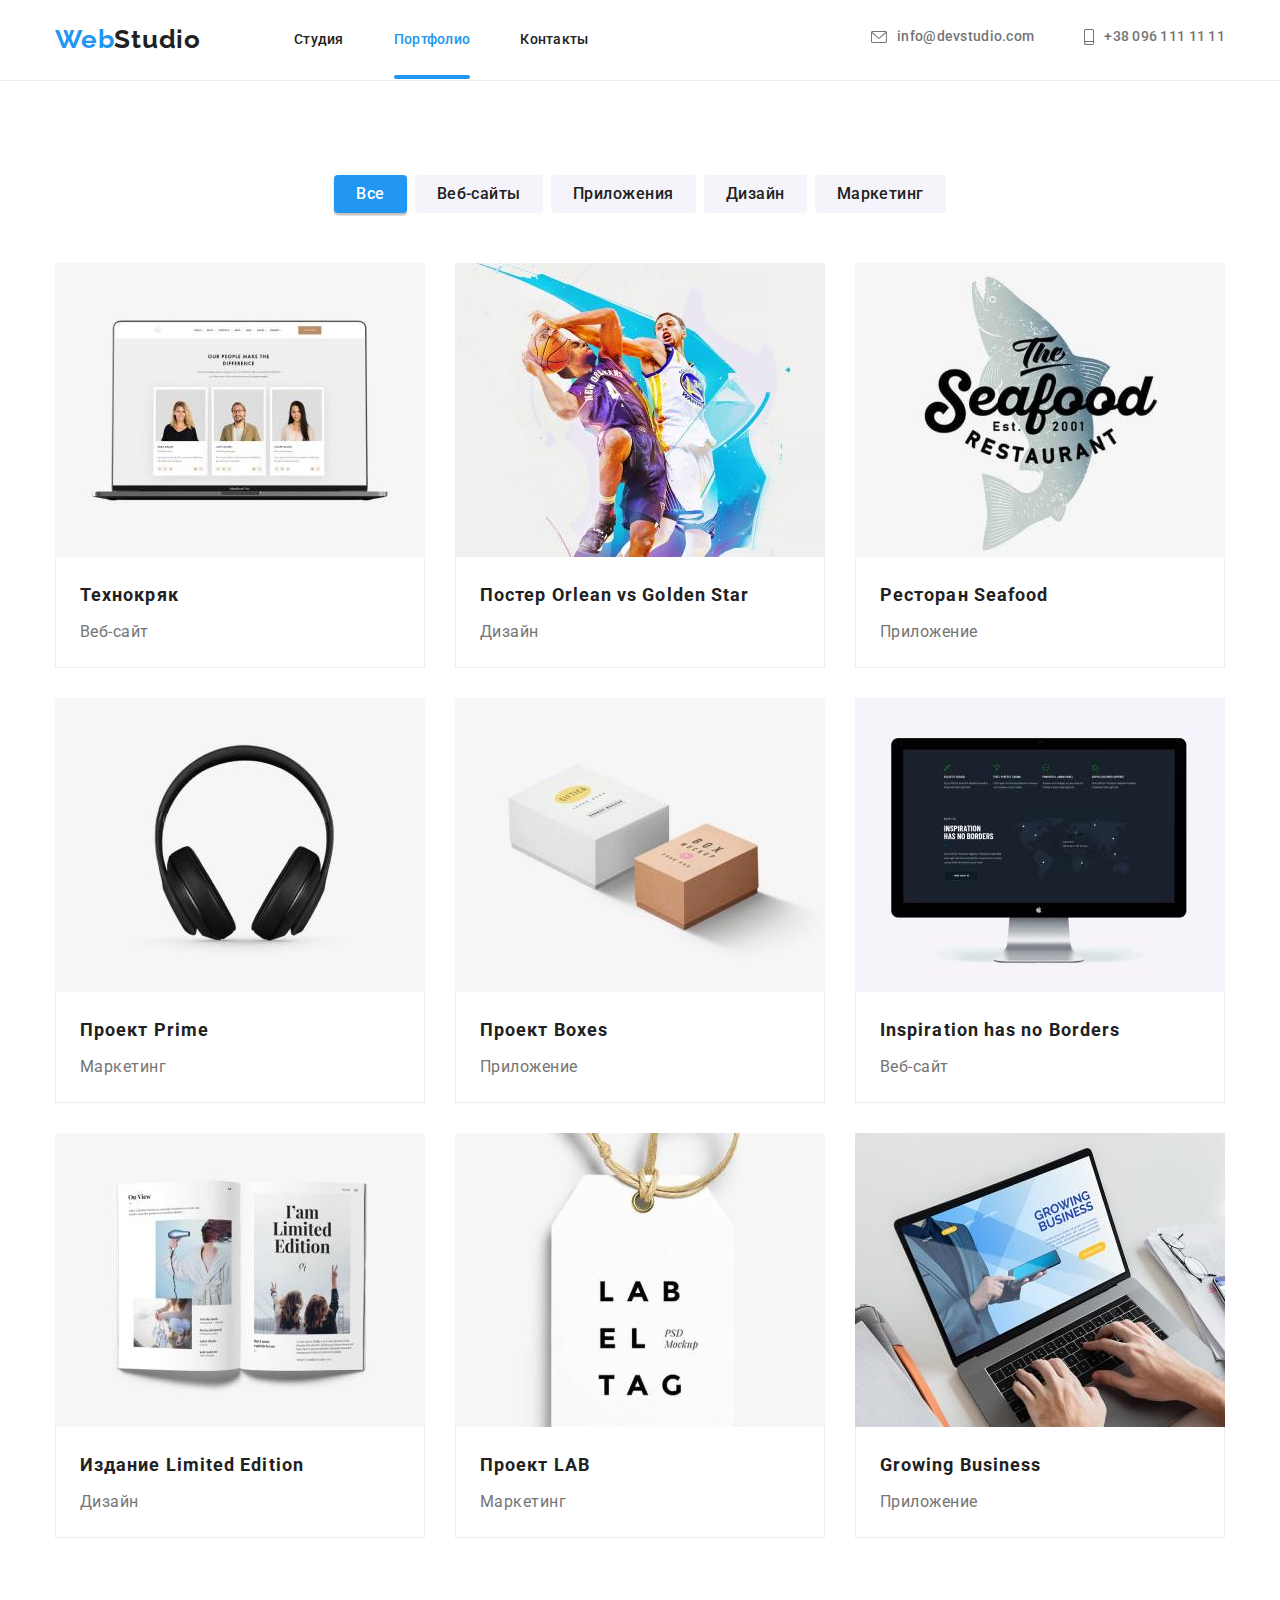
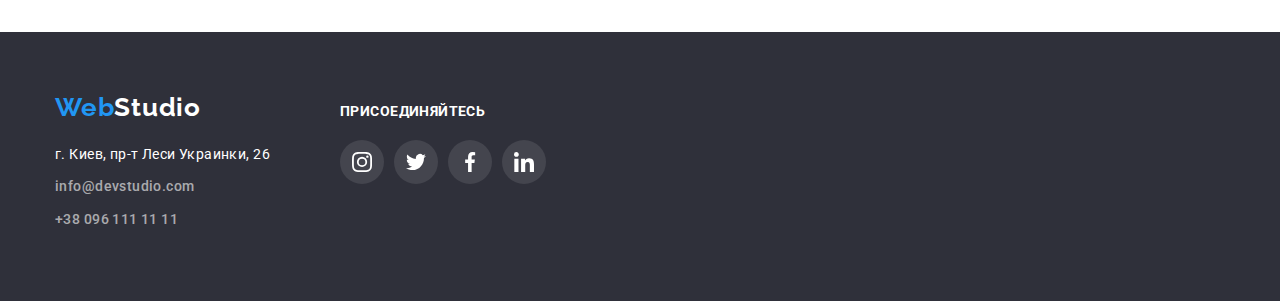
==== portfolio.html @ d5fd08e6 "add form without checkbox" ====
<!DOCTYPE html>
<html lang="ru">
  <head>
    <meta charset="UTF-8" />
    <meta http-equiv="X-UA-Compatible" content="IE=edge" />
    <meta name="viewport" content="width=device-width, initial-scale=1.0" />
    <title>Портфолио</title>
    <link href="./css/modern-normalize.css" rel="stylesheet" />
    <link
      href="https://fonts.googleapis.com/css2?family=Raleway:wght@700&family=Roboto:wght@400;500;700;900&display=swap"
      rel="stylesheet"
    />
    <link rel="stylesheet" href="./css/styles.css" />
  </head>

  <body>
    <header class="header-section">
      <div class="container">
        <div class="header-nav">
          <a href="./index.html" lang="en" class="logo-link link"
            >Web<span class="logo-text">Studio </span></a
          >
          <nav>
            <ul class="list nav-list">
              <li class="nav-item">
                <a class="nav-link  link" href="./index.html"
                  >Студия</a
                >
              </li>
              <li class="nav-item">
                <a class="nav-link nav-link-active link" href="./portfolio.html">Портфолио</a>
              </li>
              <li class="nav-item">
                <a class="nav-link link" href="">Контакты</a>
              </li>
            </ul>
          </nav>
        </div>
        <ul class="list contact-list">
          <li class="contact-item">
            <a href="mailto:info@devstudio.com" class="contact-link link">
              <svg class="contact-icon" width="16px" height="12px">
                <use href="./images/icons.svg#icon-email"></use>
              </svg>
              info@devstudio.com</a
            >
          </li>
          <li class="contact-item">
            <a href="tel:+380961111111" class="contact-link link">
              <svg class="contact-icon" width="10px" height="16px">
                <use href="./images/icons.svg#icon-smartphone"></use>
              </svg>
              +38 096 111 11 11</a
            >
          </li>
        </ul>
      </div>
    </header>
    <main>
      <section class="section">
        <div class="container">
          <h1 class="visually-hidden">Портфолио</h1>
          <h2 class="visually-hidden">Примеры наших работ</h2>
          <ul class="list filter-list">
            <li class="filter-item">
              <button type="button" class="filter-btn active">Все</button>
            </li>
            <li class="filter-item">
              <button type="button" class="filter-btn">Веб-сайты</button>
            </li>
            <li class="filter-item">
              <button type="button" class="filter-btn">Приложения</button>
            </li>
            <li class="filter-item">
              <button type="button" class="filter-btn">Дизайн</button>
            </li>
            <li class="filter-item">
              <button type="button" class="filter-btn">Маркетинг</button>
            </li>
          </ul>
          <ul class="list portfolio-list">
            <li class="portfolio-item">
              <a href="http://" class="portfolio-link link">
               <div class="img-holder">
                <img
                  src="./images/portfolio-img-1.jpg"
                  alt="Экран компьютера с веб-сайтом"
                  width="370"
                />
                <div class="portfolio-detail">
                  <p>Технокряк это современная площадка распространения коронавируса. Компании используют эту платформу для цифрового шпионажа и атак на защищённые сервера конкурентов.
                  </p>
                </div>
              </div>
                <div class="portfolio-description">
                  <h3 class="portfolio-title">Технокряк</h3>
                  <p class="portfolio-text">Веб-сайт</p>
                </div>
              </a>
            </li>
            <li class="portfolio-item">
              <a href="http://" class="portfolio-link link">
                <div class="img-holder">
                <img
                  src="./images/portfolio-img-2.jpg"
                  alt="Баскетболисты"
                  width="370"
                  
                />
                <div class="portfolio-detail">
                  <p>Технокряк это современная площадка распространения коронавируса. Компании используют эту платформу для цифрового шпионажа и атак на защищённые сервера конкурентов.
                  </p>
                </div>
              </div>
                <div class="portfolio-description">
                  <h3 class="portfolio-title">
                    Постер <span lang="en"> Orlean vs Golden Star</span>
                  </h3>
                  <p class="portfolio-text">Дизайн</p>
                </div>
              </a>
            </li>
            <li class="portfolio-item">
              <a href="http://" class="portfolio-link link">
                <div class="img-holder">
                <img
                  src="./images/portfolio-img-3.jpg"
                  alt="Рыба и название ресторана"
                  width="370"
                />
                <div class="portfolio-detail">
                <p>Технокряк это современная площадка распространения коронавируса. Компании используют эту платформу для цифрового шпионажа и атак на защищённые сервера конкурентов.
                </p>
              </div>
            </div>
                <div class="portfolio-description">
                  <h3 class="portfolio-title">
                    Ресторан <span lang="en">Seafood</span>
                  </h3>
                  <p class="portfolio-text">Приложение</p>
                </div>
              </a>
            </li>
            <li class="portfolio-item">
              <a href="http://" class="portfolio-link link">
                <div class="img-holder">
                <img
                  src="./images/portfolio-img-4.jpg"
                  alt="Наушники"
                  width="370"
                />
                <div class="portfolio-detail">
                  <p>Технокряк это современная площадка распространения коронавируса. Компании используют эту платформу для цифрового шпионажа и атак на защищённые сервера конкурентов.
                  </p>
                </div>
              </div>
                <div class="portfolio-description">
                  <h3 class="portfolio-title">
                    Проект <span lang="en">Prime</span>
                  </h3>
                  <p class="portfolio-text">Маркетинг</p>
                </div>
              </a>
            </li>
            <li class="portfolio-item">
              <a href="http://" class="portfolio-link link">
                <div class="img-holder">
                <img
                  src="./images/portfolio-img-5.jpg"
                  alt="Две коробки"
                  width="370"
                />
                <div class="portfolio-detail">
                  <p>Технокряк это современная площадка распространения коронавируса. Компании используют эту платформу для цифрового шпионажа и атак на защищённые сервера конкурентов.
                  </p>
                </div>
              </div>
                <div class="portfolio-description">
                  <h3 class="portfolio-title">
                    Проект <span lang="en">Boxes</span>
                  </h3>
                  <p class="portfolio-text">Приложение</p>
                </div>
              </a>
            </li>
            <li class="portfolio-item">
              <a href="http://" class="portfolio-link link">
                <div class="img-holder">
                <img
                  src="./images/portfolio-img-6.jpg"
                  alt="Экран компьютера с веб-сайтом"
                  width="370"
                />
                <div class="portfolio-detail">
                  <p>Технокряк это современная площадка распространения коронавируса. Компании используют эту платформу для цифрового шпионажа и атак на защищённые сервера конкурентов.
                  </p>
                </div>

              </div>
                <div class="portfolio-description">
                  <h3 class="portfolio-title" lang="en">
                    Inspiration has no Borders
                  </h3>
                  <p class="portfolio-text">Веб-сайт</p>
                </div>
              </a>
            </li>
            <li class="portfolio-item">
              <a href="http://" class="portfolio-link link">
                <div class="img-holder">
                <img
                  src="./images/portfolio-img-7.jpg"
                  alt="Женский журнал"
                  width="370"
                />
                <div class="portfolio-detail">
                  <p>Технокряк это современная площадка распространения коронавируса. Компании используют эту платформу для цифрового шпионажа и атак на защищённые сервера конкурентов.
                  </p>
                </div>
              </div>
                <div class="portfolio-description">
                  <h3 class="portfolio-title">
                    Издание <span lang="en"> Limited Edition</span>
                  </h3>
                  <p class="portfolio-text">Дизайн</p>
                </div>
              </a>
            </li>
            <li class="portfolio-item">
              <a href="http://" class="portfolio-link link">
                <div class="img-holder">
                <img
                  src="./images/portfolio-img-8.jpg"
                  alt="Этикетка"
                  width="370"
                />
                <div class="portfolio-detail">
                  <p>Технокряк это современная площадка распространения коронавируса. Компании используют эту платформу для цифрового шпионажа и атак на защищённые сервера конкурентов.
                  </p>
                </div>
              </div>
                <div class="portfolio-description">
                  <h3 class="portfolio-title">
                    Проект <span lang="en"> LAB</span>
                  </h3>
                  <p class="portfolio-text">Маркетинг</p>
                </div>
                </a>
            </li>
            <li class="portfolio-item">
              <a href="http://" class="portfolio-link link">
                <div class="img-holder">
                <img
                  src="./images/portfolio-img-9.jpg"
                  alt="Этикетка"
                  width="370"
                />
                <div class="portfolio-detail">
                  <p>Технокряк это современная площадка распространения коронавируса. Компании используют эту платформу для цифрового шпионажа и атак на защищённые сервера конкурентов.
                  </p>
                </div>
              </div>
                <div class="portfolio-description">
                  <h3 class="portfolio-title" lang="en">Growing Business</h3>
                  <p class="portfolio-text">Приложение</p>
                </div></a
              >
            </li>
          </ul>
        </div>
      </section>
    </main>
    <footer class="footer footer-section">
      <div class="container footer-iformation">
        <div class="adress-information">
          <a href="./index.html" lang="en" class="logo-link link"
            >Web<span class="logo-text-white">Studio </span></a
          >
          <address>
            <p class="adress-item">г. Киев, пр-т Леси Украинки, 26</p>
            <ul class="list">
              <li class="adress-item">
                <a href="mailto:info@devstudio.com" class="link contact-link"
                  >info@devstudio.com</a
                >
              </li>
              <li class="adress-item">
                <a href="tel:+380961111111" class="link contact-link"
                  >+38 096 111 11 11</a
                >
              </li>
            </ul>
          </address>
        </div>
        <div class="social-information">
          <h3 class="social-title">присоединяйтесь</h3>
          <ul class="social-list list">
            <li class="social-item">
              <a href="" class="social-link">
                <svg class="social-logo" width="20" height="20">
                  <use href="./images/icons.svg#icon-instagram"></use>
                </svg>
              </a>
            </li>
            <li class="social-item">
              <a href="" class="social-link">
                <svg class="social-logo" width="20" height="20">
                  <use href="./images/icons.svg#icon-twitter"></use>
                </svg>
              </a>
            </li>
            <li class="social-item">
              <a href="" class="social-link">
                <svg class="social-logo" width="20" height="20">
                  <use href="./images/icons.svg#icon-facebook"></use>
                </svg>
              </a>
            </li>
            <li class="social-item">
              <a href="" class="social-link">
                <svg class="social-logo" width="20" height="20">
                  <use href="./images/icons.svg#icon-linkedin"></use>
                </svg>
              </a>
            </li>
          </ul>
        </div>
      </div>
    </footer>
  </body>
</html>
---- css/styles.css ----
:root {
  --primary-text-color: #212121;
  --second-text-color: #757575;
  --third-text-color: #ffffff;
  --fourth-text-color: #2196f3;
  --primary-title-color: #212121;
  --second-title-color: #ffffff;
  --primary-text-font: "Roboto";
  --second-text-font: "Raleway";
  --primary-back-color: #ffffff;
  --second-back-color: #c4c4c4;
}

body {
  font-family: var(--primary-text-font), sans-serif;
  color: var(--primary-text-color);
}

p,
h1,
h2,
h3,
h4,
h5,
h6 {
  margin: 0;
}
ul {
  margin: 0;
  padding: 0;
}

img {
  display: block;
}

.list {
  list-style: none;
}

.link {
  text-decoration: none;
}

.container {
  width: 1200px;
  padding-left: 15px;
  padding-right: 15px;
  margin: 0 auto;
}

.section {
  padding-top: 94px;
  padding-bottom: 94px;
}

.btn {
  font-family: inherit;
  font-weight: bold;
  font-size: 16px;
  line-height: 1.88;
  display: inline-block;
  align-items: center;
  text-align: center;
  letter-spacing: 0.06em;
  color: var(--third-text-color);
  background-color: var(--fourth-text-color);
  cursor: pointer;
  border: 0;
  transition: background-color 250ms cubic-bezier(0.4, 0, 0.2, 1);
}

.hero-btn {
  padding: 10px 32px;
  border-radius: 4px;
  transition: box-shadow 250ms cubic-bezier(0.4, 0, 0.2, 1);
}

.hero-btn:hover,
.hero-btn:focus {
  box-shadow: 0px 4px 4px rgba(0, 0, 0, 0.15);
}

.btn:hover,
.btn:focus {
  background-color: #188ce8;
}

.visually-hidden {
  position: absolute;
  width: 1px;
  height: 1px;
  margin: -1px;
  border: 0;
  padding: 0;
  white-space: nowrap;
  clip-path: inset(100%);
  clip: rect(0 0 0 0);
  overflow: hidden;
}

.header-section {
  padding-top: 24px;
  padding-bottom: 25px;
  border-bottom: 1px solid #ececec;
}

.header-section .container {
  display: flex;
  align-items: center;
}

/* Лого */
.logo-link {
  font-family: var(--second-text-font);
  font-weight: 700;
  font-size: 26px;
  line-height: 1.19;
  letter-spacing: 0.03em;
  color: var(--fourth-text-color);
}

header .logo-link {
  margin-right: 93px;
}

.logo-text {
  color: var(--primary-text-color);
}

.logo-text-white {
  color: var(--third-text-color);
}

/* Навигация */
.header-nav {
  display: flex;
  align-items: center;
}

.nav-list {
  display: flex;
}

.nav-item:not(:last-child) {
  margin-right: 50px;
}

.nav-link {
  font-weight: 500;
  font-size: 14px;
  line-height: 1.14;
  letter-spacing: 0.02em;
  color: var(--primary-text-color);
  transition: color 250ms cubic-bezier(0.4, 0, 0.2, 1);
  position: relative;
}

.nav-link.nav-link-active,
.nav-link:hover,
.nav-link:focus {
  color: var(--fourth-text-color);
}

.nav-link-active::after {
  content: "";
  background-color: #2196f3;
  border-radius: 2px;
  width: 100%;
  height: 4px;
  display: block;
  position: absolute;
  left: 0;
  bottom: -32px;
}

/* Контакты */
.contact-link {
  font-weight: 500;
  font-size: 14px;
  line-height: 1.14;
  letter-spacing: 0.02em;
  color: var(--second-text-color);
  display: inline-flex;
  align-items: center;
  transition: color 250ms cubic-bezier(0.4, 0, 0.2, 1);
}

.contact-link:hover,
.contact-link:focus {
  color: var(--fourth-text-color);
}

.contact-list {
  display: flex;
  margin-left: auto;
}

.contact-item:not(:last-child) {
  margin-right: 50px;
}

.contact-icon {
  fill: var(--second-text-color);
  margin-right: 10px;
  transition: fill 250ms cubic-bezier(0.4, 0, 0.2, 1);
}

.contact-link:hover .contact-icon,
.contact-link:focus .contact-icon {
  fill: var(--fourth-text-color);
}

/* hero */
.hero-section {
  background-color: var(--second-back-color);
  padding: 200px 0;
  text-align: center;
  background-image: linear-gradient(
      to right,
      rgba(47, 48, 58, 0.4),
      rgba(47, 48, 58, 0.4)
    ),
    url(../images/hero.jpg);
  background-repeat: no-repeat;
  background-position: center;
  background-size: cover;
  max-width: 1600px;
  min-height: 600px;
  margin: 0 auto;
}

.hero-title {
  font-weight: 900;
  font-size: 44px;
  line-height: 1.36;
  letter-spacing: 0.06em;
  text-transform: uppercase;
  color: var(--second-title-color);
  width: 696px;
  margin: 0 auto 30px;
}

/* Наши сильные стороны*/

.advantage-list {
  display: flex;
}
.advantage-item:not(:last-child) {
  margin-right: 30px;
}

.advantage-item {
  flex-basis: calc(100% / 4 - 30px);
}

.advantage-form {
  background-color: #f5f4fa;
  min-height: 120px;
  margin-bottom: 30px;
  display: flex;
  align-items: center;
  justify-content: center;
}

.advantage-title {
  font-weight: 700;
  font-size: 14px;
  line-height: 1.14;
  letter-spacing: 0.03em;
  text-transform: uppercase;
  color: var(--primary-title-color);
  margin-bottom: 10px;
}

.advantage-text {
  font-size: 14px;
  line-height: 24px;
  letter-spacing: 0.03em;
  color: var(--second-text-color);
}

/* Чем мы занимаемся */
.section-title {
  font-weight: 700;
  font-size: 36px;
  line-height: 1.17;
  text-align: center;
  letter-spacing: 0.03em;
  color: var(--primary-title-color);
  margin-bottom: 50px;
}

.example-section {
  padding-top: 0;
}

.example-list {
  display: flex;
}

.example-item:not(:last-child) {
  margin-right: 30px;
}

.example-item {
  flex-basis: calc(100% / 3 - 30px);
  position: relative;
}

.example-description {
  min-height: 70px;
  width: 370px;
  display: flex;
  justify-content: center;
  align-items: center;
  position: absolute;
  bottom: 0;
  background-color: rgba(47, 48, 58, 0.8);
}

.example-title {
  font-weight: bold;
  font-size: 14px;
  line-height: 1.4;
  letter-spacing: 0.03em;
  text-transform: uppercase;
  color: var(--second-title-color);
}

/* Наша команда */

.team-section {
  background-color: #f5f4fa;
}

.team-list {
  display: flex;
}

.team-item:not(:last-child) {
  margin-right: 30px;
}

.team-item {
  background-color: var(--primary-back-color);
  box-shadow: 0px 1px 3px rgba(0, 0, 0, 0.12), 0px 1px 1px rgba(0, 0, 0, 0.14),
    0px 2px 1px rgba(0, 0, 0, 0.2);
  border-radius: 0px 0px 4px 4px;
  flex-basis: calc(100% / 4 - 30px);
}

.description {
  text-align: center;
  padding: 30px 0;
}

.team-title {
  font-weight: 500;
  font-size: 16px;
  line-height: 19px;
  letter-spacing: 0.03em;
  color: var(--primary-title-color);
  margin-bottom: 10px;
}

.team-text {
  font-size: 16px;
  line-height: 1.19;
  letter-spacing: 0.03em;
  color: var(--second-text-color);
  margin-bottom: 16px;
}

.social-list {
  display: flex;
  justify-content: center;
}

.social-item {
  width: 44px;
  height: 44px;
}

.social-item:not(:last-child) {
  margin-right: 10px;
}

.social-link {
  width: 100%;
  height: 100%;
  display: flex;
  align-items: center;
  justify-content: center;
  background-color: var(--primary-back-color);
  border-radius: 50%;
  transition: background-color 250ms cubic-bezier(0.4, 0, 0.2, 1);
}

.social-link:hover,
.social-link:focus {
  background-color: #2196f3;
}

.social-link:hover .social-logo,
.social-link:focus .social-logo {
  fill: var(--primary-back-color);
}

.social-logo {
  fill: #afb1b8;
  transition: fill 250ms cubic-bezier(0.4, 0, 0.2, 1);
}

/*Постоянные клиенты*/

.client-list {
  display: flex;
  justify-content: center;
}

.client-item {
  width: 170px;
  height: 92px;
}

.client-item:not(:last-child) {
  margin-right: 30px;
}

.client-link {
  width: 100%;
  height: 100%;
  display: flex;
  align-items: center;
  justify-content: center;
  background-color: var(--primary-back-color);
  border: 1px solid #afb1b8;
  box-sizing: border-box;
  border-radius: 4px;
  transition: border-color 250ms cubic-bezier(0.4, 0, 0.2, 1);
}

.client-link:hover,
.client-link:focus {
  border-color: var(--fourth-text-color);
}

.client-link:hover .client-icon,
.client-link:focus .client-icon {
  fill: var(--fourth-text-color);
}

.client-icon {
  fill: #afb1b8;
  transition: fill 250ms cubic-bezier(0.4, 0, 0.2, 1);
}

/* Портфолио */
.filter-btn {
  font-family: inherit;
  font-weight: 500;
  font-size: 16px;
  line-height: 1.62;
  text-align: center;
  letter-spacing: 0.03em;
  color: var(--primary-text-color);
  background-color: #f5f4fa;
  cursor: pointer;
  padding: 6px 22px;
  border-radius: 4px;
  border: 0;
  transition: background-color 250ms cubic-bezier(0.4, 0, 0.2, 1),
    color 250ms cubic-bezier(0.4, 0, 0.2, 1),
    box-shadow 250ms cubic-bezier(0.4, 0, 0.2, 1);
}

.filter-btn:hover,
.filter-btn:focus,
.filter-btn.active {
  background-color: var(--fourth-text-color);
  color: var(--third-text-color);
  box-shadow: 0px 3px 1px rgba(0, 0, 0, 0.1), 0px 1px 2px rgba(0, 0, 0, 0.08),
    0px 2px 2px rgba(0, 0, 0, 0.12);
}

.filter-list {
  display: flex;
  justify-content: center;
  margin-bottom: 50px;
}

.filter-item:not(:last-child) {
  margin-right: 8px;
}

.portfolio-link {
  display: block;
  transition: box-shadow 250ms cubic-bezier(0.4, 0, 0.2, 1);
}

.portfolio-link:hover,
.portfolio-link:focus {
  box-shadow: 0px 1px 1px rgba(0, 0, 0, 0.12), 0px 4px 4px rgba(0, 0, 0, 0.06),
    1px 4px 6px rgba(0, 0, 0, 0.16);
}

.portfolio-list {
  display: flex;
  flex-wrap: wrap;
  margin-right: -30px;
  margin-bottom: -30px;
}

.portfolio-item {
  margin-right: 30px;
  margin-bottom: 30px;
  flex-basis: calc(100% / 3 - 30px);
}

.img-holder {
  position: relative;
  overflow: hidden;
}

.portfolio-detail {
  width: 100%;
  height: 100%;
  padding: 63px 24px;
  position: absolute;
  top: 0;
  left: 0;
  transform: translateY(100%);
  font-weight: 400;
  font-size: 18px;
  line-height: 1.56;
  letter-spacing: 0.03em;
  background-color: rgba(33, 150, 243, 0.9);
  color: var(--third-text-color);
  transition-property: transform;
  transition-duration: 250ms;
  transition-timing-function: linear;
  overflow: hidden;
}

.portfolio-item:hover .portfolio-detail {
  transform: translateY(0);
}

.portfolio-description {
  padding: 20px 24px;
  border: solid #eeeeee;
  border-width: 0 1px 1px;
}

.portfolio-title {
  font-weight: 700;
  font-size: 18px;
  line-height: 2;
  letter-spacing: 0.06em;
  color: var(--primary-title-color);
  margin-bottom: 4px;
}

.portfolio-text {
  font-size: 16px;
  line-height: 1.87;
  letter-spacing: 0.03em;
  color: var(--second-text-color);
}

/* footer */
.footer {
  background-color: #2f303a;
  color: var(--third-text-color);
  font-weight: normal;
  font-size: 14px;
  line-height: 1.71;
  letter-spacing: 0.03em;
}

.footer address {
  font-style: normal;
}

.footer-section {
  padding-top: 60px;
  padding-bottom: 60px;
}

.footer-iformation {
  display: flex;
}

.adress-information {
  margin-right: 70px;
}
.adress-item {
  margin-bottom: 9px;
}

.footer .contact-link {
  color: rgba(255, 255, 255, 0.6);
  line-height: 1.71;
  letter-spacing: 0.03em;
}

footer .logo-link {
  display: inline-block;
  margin-bottom: 20px;
}

.footer .contact-link:hover,
.footer .contact-link:focus {
  color: var(--fourth-text-color);
}

.social-title {
  font-weight: 700;
  font-size: 14px;
  line-height: 1.14;
  letter-spacing: 0.03em;
  text-transform: uppercase;
  color: var(--second-title-color);
  margin-bottom: 20px;
}

.social-information {
  padding-top: 12px;
}

footer .social-link {
  background-color: rgba(255, 255, 255, 0.1);
}

footer .social-logo {
  fill: var(--primary-back-color);
}

/* Модальное окно */

.backdrop {
  position: fixed;
  width: 100vw;
  height: 100vh;
  top: 0;
  left: 0;
  background-color: rgba(0, 0, 0, 0.2);
  transition-property: opacity, visibility;
  transition-duration: 500ms;
  transition-timing-function: linear;
}

.backdrop.is-hidden .modal {
  transform: translate(-50%, -50%) scale(0.5);
}

.modal {
  width: 528px;
  min-height: 581px;
  position: absolute;
  top: 50%;
  left: 50%;
  transform: translate(-50%, -50%) scale(1);
  background-color: var(--primary-back-color);
  border-radius: 4px;
  box-shadow: 0px 1px 3px rgba(0, 0, 0, 0.12), 0px 1px 1px rgba(0, 0, 0, 0.14),
    0px 2px 1px rgba(0, 0, 0, 0.2);
  transition-property: transform;
  transition-duration: 500ms;
  transition-timing-function: linear;
}

.modal-btn {
  width: 30px;
  height: 30px;
  position: absolute;
  top: 8px;
  right: 8px;
  display: flex;
  align-items: center;
  justify-content: center;
  background-color: var(--primary-back-color);
  border: 1px solid rgba(0, 0, 0, 0.1);
  border-radius: 50%;
}

.modal-icon {
  fill: var(--primary-text-color);
}


.modal-btn:hover .modal-icon,
.modal-btn:focus .modal-icon  {
  fill: var(--fourth-text-color);
}

.is-hidden {
  opacity: 0;
  pointer-events: none;
  visibility: hidden;
}

.form-data {
  display: flex;
  flex-direction: column;
  padding: 40px 39px 40px 41px;

}
.form-head {
  font-weight: 700;
  font-size: 20px;
  line-height: 1.15;
  text-align: center;
  letter-spacing: 0.03em;
  color: var(--primary-title-color);
  margin-bottom: 12px;
  
}

.form-item {
font-weight: 400;l
font-size: 12px;
line-height: 1.17;
letter-spacing: 0.01em;
color: var(--second-text-color);
margin-bottom: 10px;
}

.form-item-last {
  margin-bottom: 20px;
}

.form-field {
  width: 100%;
  height: 40px;
  border: 1px solid rgba(33, 33, 33, 0.2);
  border-radius: 4px;
  padding: 12px 0 12px 48px;
  transition: border 250ms cubic-bezier(0.4, 0, 0.2, 1);
}

.form-field:focus {
  outline: none;
  border: 1px solid #2196F3;
}

.form-field:focus + .form-icon {
  fill: var(--fourth-text-color);
}



.form-message {
  height: 120px;
  resize: none;
  padding-left: 16px;
  padding-right: 16px;
  margin-top: 4px;
}

.form-message::placeholder {
  font-weight: 400;
  font-size: 14px;
  line-height: 1.14;
  letter-spacing: 0.01em;
  color: rgba(117, 117, 117, 0.5);
}

.form-btn {
  font-family: Roboto;
  align-self: center;
  width: 200px;
height: 50px;
box-shadow: 0px 4px 4px rgba(0, 0, 0, 0.15);
border-radius: 4px;
padding: 10px 0;
}

.form-field-holder {
  position: relative;
  display: block;
  margin-top: 4px;
}

.form-icon {
  position: absolute;
  left: 12px;
  top: 11px;
  transition: fill 250ms cubic-bezier(0.4, 0, 0.2, 1);
}
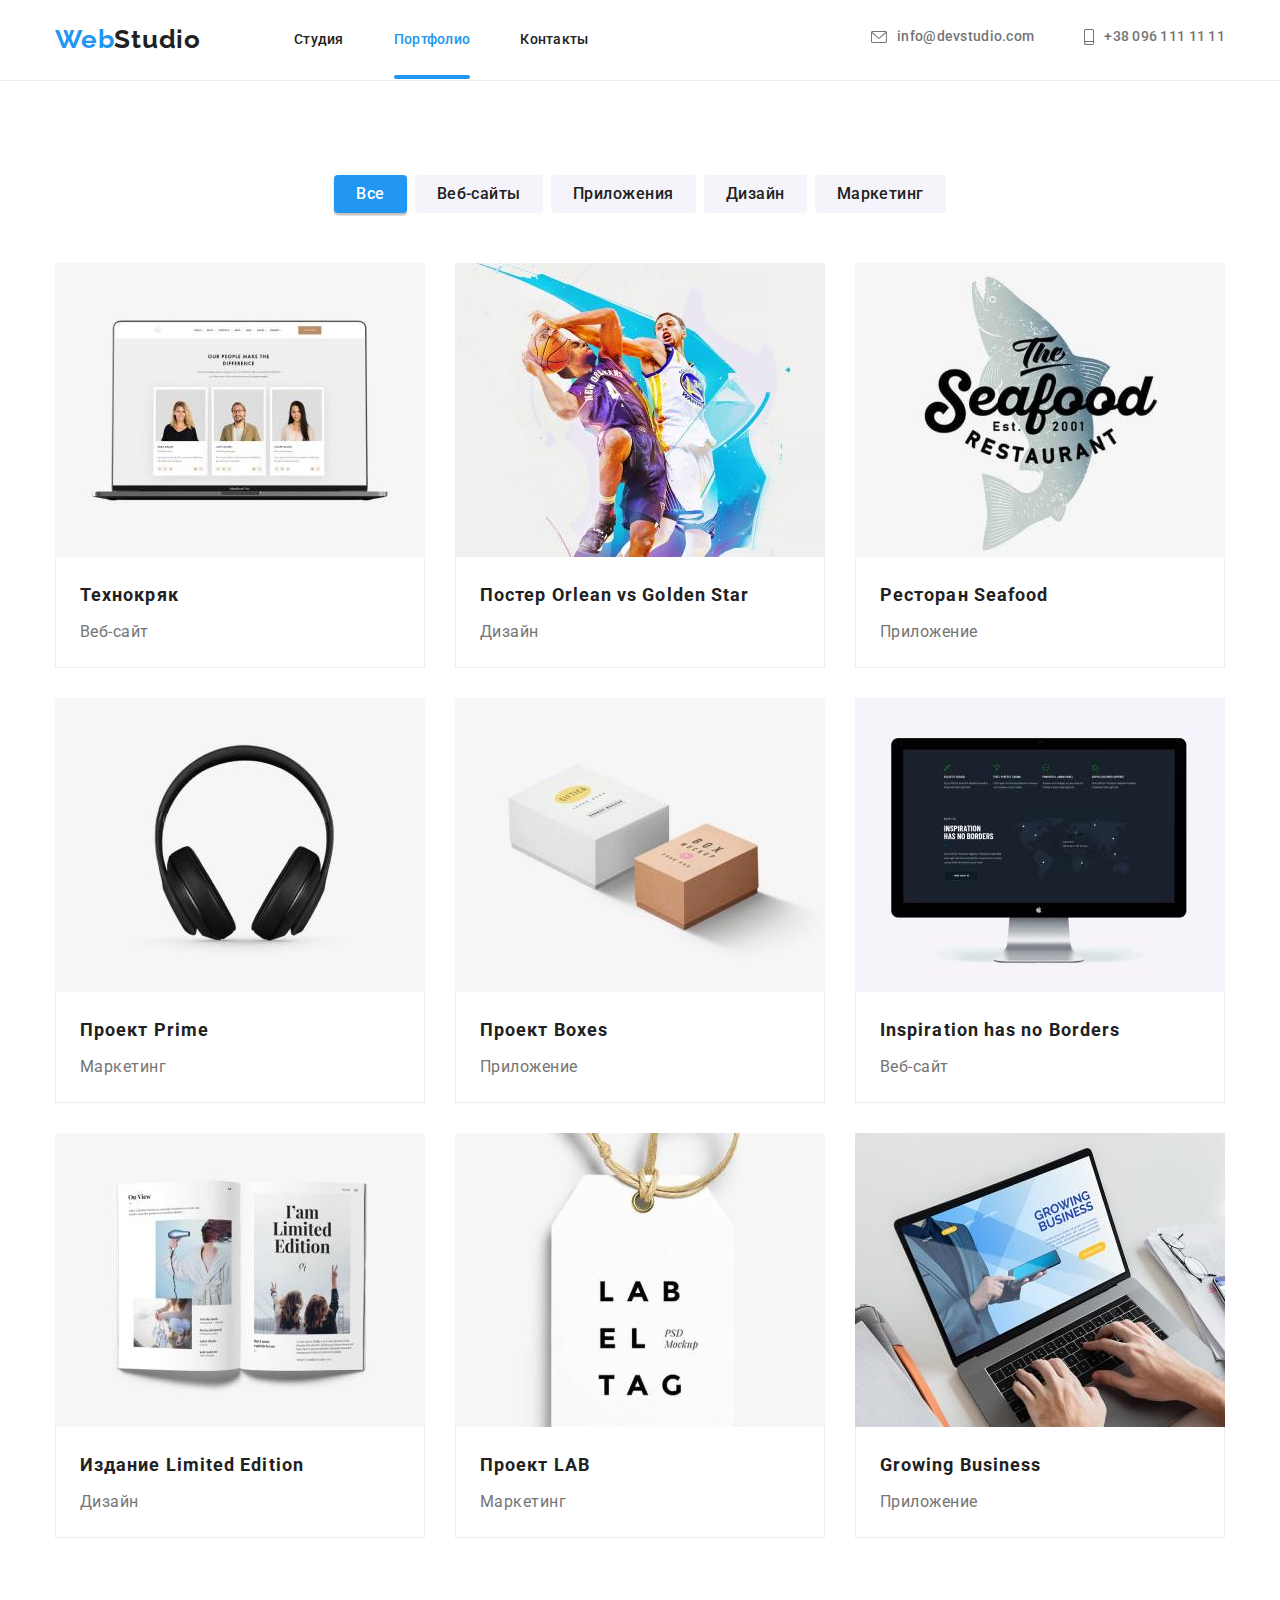
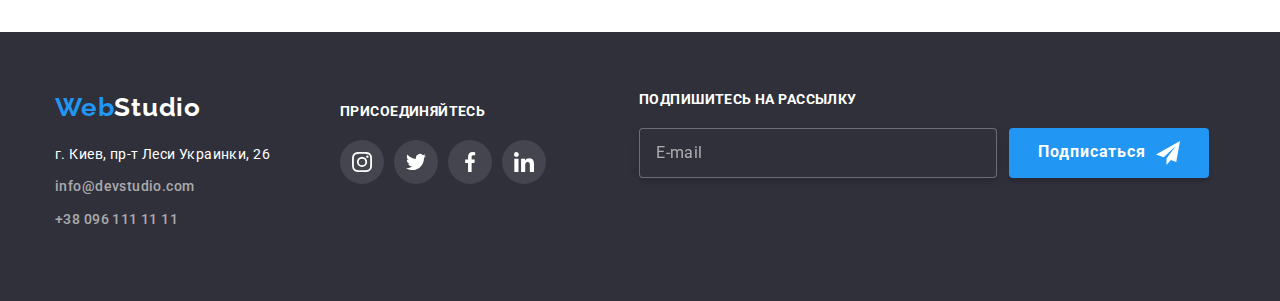
==== commit 24f163d3: "finished 1" ====
--- a/portfolio.html
+++ b/portfolio.html
@@ -325,6 +325,22 @@
             </li>
           </ul>
         </div>
+        <div class="class="form-footer">
+        <form>
+          <p class="form-head-footer">Подпишитесь на рассылку</p>
+          <div class="sub-footer">
+        <label>
+          <input type="email" name="user-email-footer" class="form-field-footer"  placeholder="E-mail">
+        </label>
+        <button type="submit" class="form-btn-footer btn">
+          Подписаться
+          <svg class="modal-icon-footer" width="24" height="24">
+            <use href="./images/icons.svg#icon-send"></use>
+          </svg>
+        </button> 
+      </div>
+      </form>
+    </div>
       </div>
     </footer>
   </body>
--- a/css/styles.css
+++ b/css/styles.css
@@ -627,6 +627,7 @@
 
 .social-information {
   padding-top: 12px;
+  margin-right: 93px;
 }
 
 footer .social-link {
@@ -635,6 +636,63 @@
 
 footer .social-logo {
   fill: var(--primary-back-color);
+}
+
+.form-head-footer {
+  font-weight: 700;
+  font-size: 14px;
+  line-height: 1.14;
+  letter-spacing: 0.03em;
+  text-transform: uppercase;
+  color: var(--third-text-color);
+  margin-bottom: 20px;
+}
+
+.form-field-footer {
+  width: 358px;
+  height: 50px;
+  padding: 15px 0 15px 16px;
+  background: #2f303a;
+  border: 1px solid rgba(255, 255, 255, 0.3);
+  color: var(--third-text-color);
+  filter: drop-shadow(0px 4px 4px rgba(0, 0, 0, 0.15));
+  border-radius: 4px;
+  margin-right: 12px;
+}
+.form-field-footer:focus {
+  outline: none;
+  border: 1px solid rgba(255, 255, 255, 0.3);
+}
+
+.form-field-footer::placeholder {
+  font-weight: 400;
+  font-size: 16px;
+  line-height: 1.25;
+  letter-spacing: 0.03em;
+  color: rgba(255, 255, 255, 0.6);
+}
+
+.form-btn-footer {
+  width: 200px;
+  height: 50px;
+  box-shadow: 0px 4px 4px rgba(0, 0, 0, 0.15);
+  border-radius: 4px;
+  display: flex;
+  align-items: center;
+  justify-content: center;
+}
+
+.modal-icon-footer {
+  fill: var(--third-text-color);
+  margin-left: 10px;
+}
+
+.sub-footer {
+  display: flex;
+}
+
+.form-footer {
+  padding-top: 12px;
 }
 
 /* Модальное окно */
@@ -683,15 +741,15 @@
   background-color: var(--primary-back-color);
   border: 1px solid rgba(0, 0, 0, 0.1);
   border-radius: 50%;
+  cursor: pointer;
 }
 
 .modal-icon {
   fill: var(--primary-text-color);
 }
 
-
 .modal-btn:hover .modal-icon,
-.modal-btn:focus .modal-icon  {
+.modal-btn:focus .modal-icon {
   fill: var(--fourth-text-color);
 }
 
@@ -705,7 +763,6 @@
   display: flex;
   flex-direction: column;
   padding: 40px 39px 40px 41px;
-
 }
 .form-head {
   font-weight: 700;
@@ -715,16 +772,15 @@
   letter-spacing: 0.03em;
   color: var(--primary-title-color);
   margin-bottom: 12px;
-  
 }
 
 .form-item {
-font-weight: 400;l
-font-size: 12px;
-line-height: 1.17;
-letter-spacing: 0.01em;
-color: var(--second-text-color);
-margin-bottom: 10px;
+  font-weight: 400;
+  font-size: 12px;
+  line-height: 1.17;
+  letter-spacing: 0.01em;
+  color: var(--second-text-color);
+  margin-bottom: 10px;
 }
 
 .form-item-last {
@@ -742,14 +798,12 @@
 
 .form-field:focus {
   outline: none;
-  border: 1px solid #2196F3;
+  border: 1px solid #2196f3;
 }
 
 .form-field:focus + .form-icon {
   fill: var(--fourth-text-color);
 }
-
-
 
 .form-message {
   height: 120px;
@@ -771,10 +825,10 @@
   font-family: Roboto;
   align-self: center;
   width: 200px;
-height: 50px;
-box-shadow: 0px 4px 4px rgba(0, 0, 0, 0.15);
-border-radius: 4px;
-padding: 10px 0;
+  height: 50px;
+  box-shadow: 0px 4px 4px rgba(0, 0, 0, 0.15);
+  border-radius: 4px;
+  padding: 10px 0;
 }
 
 .form-field-holder {
@@ -790,7 +844,30 @@
   transition: fill 250ms cubic-bezier(0.4, 0, 0.2, 1);
 }
 
-
-  
-  
-
+.modal-checkbox-text::before {
+  content: "";
+  display: block;
+  width: 16px;
+  height: 15px;
+  border: 2px solid #212121;
+  border-radius: 2px;
+  cursor: pointer;
+  margin-right: 7px;
+}
+
+.modal-checkbox-text {
+  font-weight: 400;
+  font-size: 14px;
+  line-height: 1.71;
+  letter-spacing: 0.03em;
+  color: var(--second-text-color);
+  display: flex;
+  align-items: center;
+  margin-bottom: 30px;
+}
+
+.modal-checkbox:checked + .modal-checkbox-text::before {
+  background-image: url(../images/check.svg);
+  background-size: contain;
+  border: 0;
+}
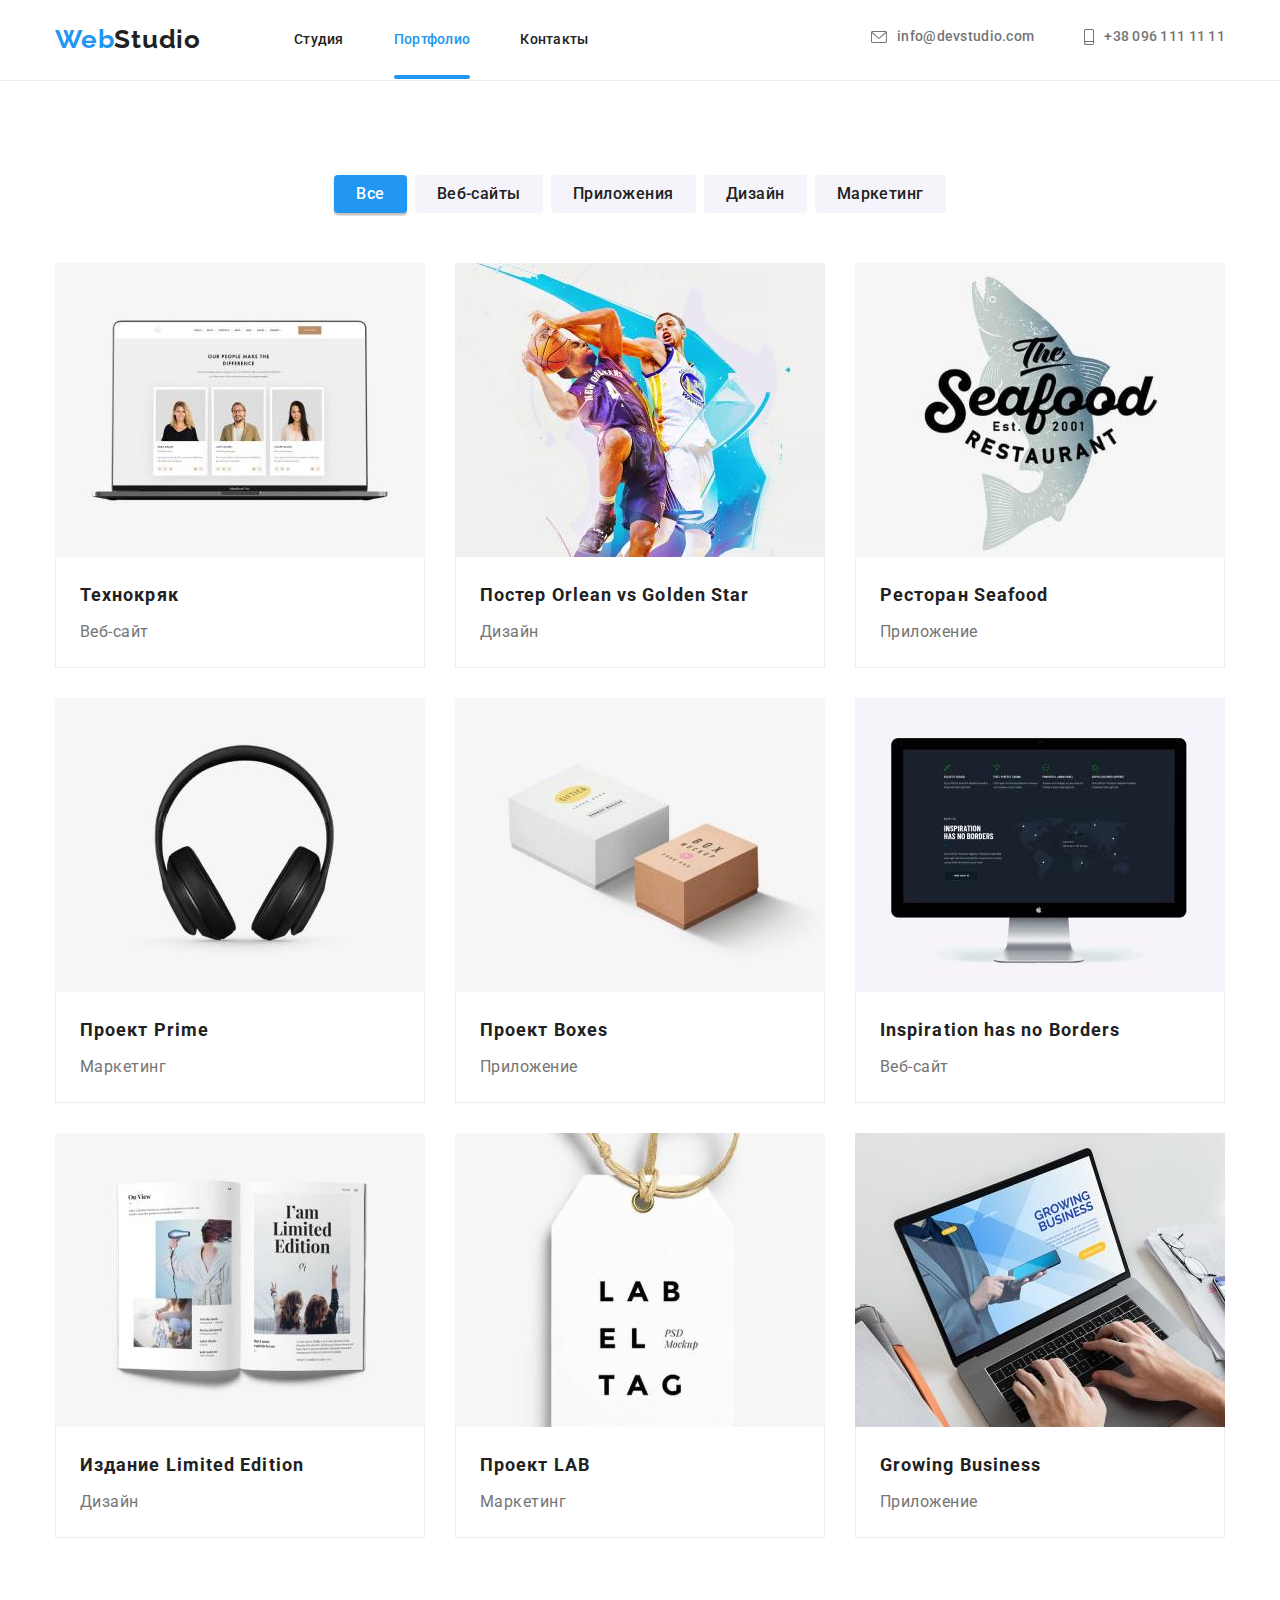
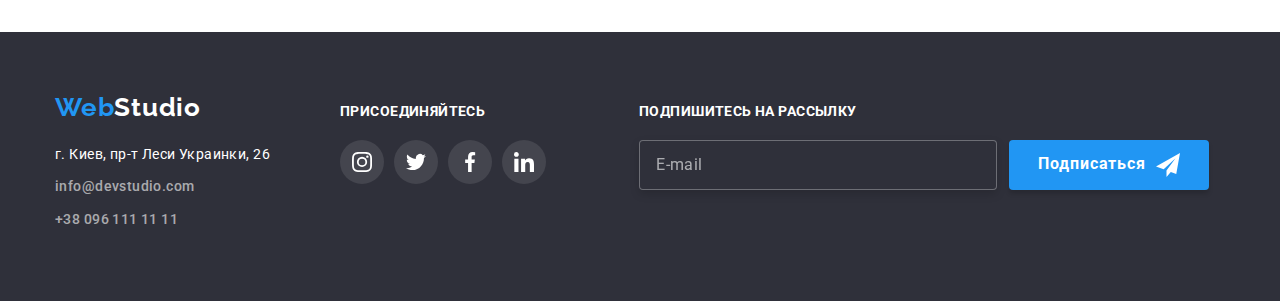
==== commit b25f8755: "finished2" ====
--- a/portfolio.html
+++ b/portfolio.html
@@ -325,7 +325,7 @@
             </li>
           </ul>
         </div>
-        <div class="class="form-footer">
+        <div class="form-footer">
         <form>
           <p class="form-head-footer">Подпишитесь на рассылку</p>
           <div class="sub-footer">
